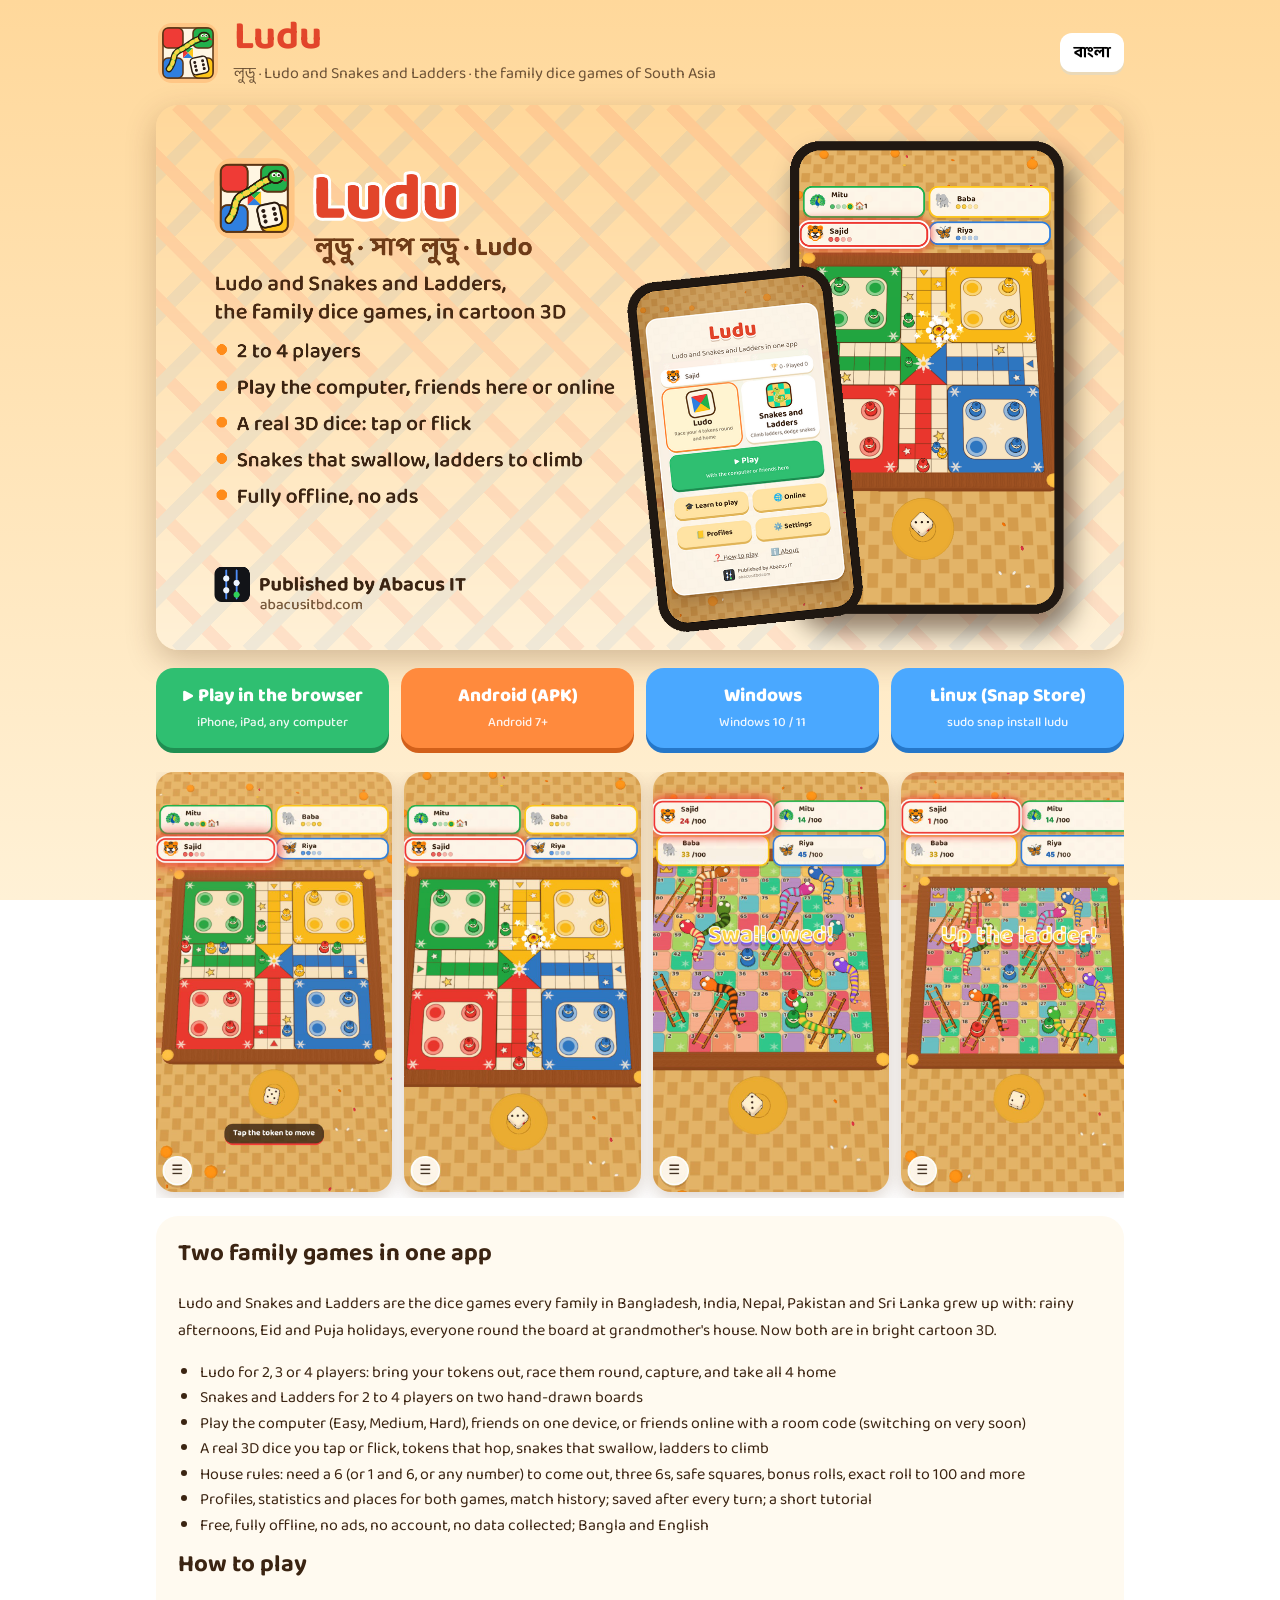
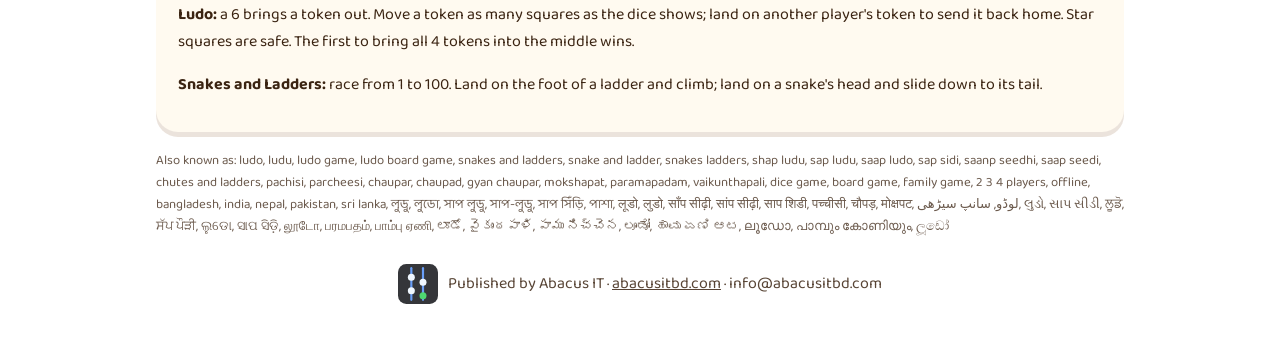
==== index.html @ 266cc9cf "web version 1.0.2" ====
<!doctype html>
<html lang="en">
<head>
<meta charset="utf-8">
<meta name="viewport" content="width=device-width, initial-scale=1">
<title>Ludu (লুডু): Ludo and Snakes and Ladders in cartoon 3D</title>
<meta name="description" content="Ludu (লুডু, Ludo) and Snakes and Ladders (সাপ লুডু, Saanp Seedhi), the family dice games of Bangladesh, India, Nepal, Pakistan and Sri Lanka, in one cartoon 3D app. 2 to 4 players: the computer, friends on one device, or online with a room code. Android, Windows, Linux and in the browser. Free, offline, no ads. By Abacus IT.">
<meta name="keywords" content="ludo, ludu, ludo game, ludo board game, snakes and ladders, snake and ladder, snakes ladders, shap ludu, sap ludu, saap ludo, sap sidi, saanp seedhi, saap seedi, chutes and ladders, pachisi, parcheesi, chaupar, chaupad, gyan chaupar, mokshapat, paramapadam, vaikunthapali, dice game, board game, family game, 2 3 4 players, offline, bangladesh, india, nepal, pakistan, sri lanka, লুডু, লুডো, সাপ লুডু, সাপ-লুডু, সাপ সিঁড়ি, পাশা, लूडो, लुडो, साँप सीढ़ी, सांप सीढ़ी, साप शिडी, पच्चीसी, चौपड़, मोक्षपट, لوڈو, سانپ سیڑھی, લુડો, સાપ સીડી, ਲੂਡੋ, ਸੱਪ ਪੌੜੀ, ଲୁଡୋ, ସାପ ସିଡ଼ି, லூடோ, பரமபதம், பாம்பு ஏணி, లూడో, వైకుంఠపాళి, పాము నిచ్చెన, ಲೂಡೋ, ಹಾವು ಏಣಿ ಆಟ, ലൂഡോ, പാമ്പും കോണിയും, ලූඩෝ">
<meta property="og:title" content="Ludu (লুডু): Ludo and Snakes and Ladders">
<meta property="og:description" content="The family dice games of South Asia in cartoon 3D, for 2 to 4 players. Free, offline, no ads.">
<meta property="og:image" content="cover-en.png">
<link rel="icon" href="icon.svg">
<style>
@font-face { font-family: "Baloo Da 2"; src: url("BalooDa2.ttf") format("truetype"); font-weight: 400 800; font-display: swap; }
:root { --ink: #3b2412; --card: #fffaf0; --go: #2fbf71; --go-d: #1f8f52; --b1: #ff8a3d; --b1-d: #d2601a; --b2: #4aa8ff; --b2-d: #2577c9; }
* { box-sizing: border-box; }
body { margin: 0; font-family: "Baloo Da 2", "Noto Sans Bengali", system-ui, sans-serif; color: var(--ink); background: linear-gradient(#ffd89b, #fff1d6) fixed; }
.wrap { max-width: 1000px; margin: 0 auto; padding: 18px 16px 40px; }
header { display: flex; align-items: center; gap: 14px; }
header img { width: 64px; height: 64px; }
h1 { margin: 0; font-size: 40px; color: #e2452b; line-height: 1; }
.tag { margin: 2px 0 0; opacity: .75; }
.lang { margin-left: auto; background: #fff; border: 0; border-radius: 12px; padding: 6px 14px; font: inherit; font-weight: 700; cursor: pointer; box-shadow: 0 3px 0 #ead9b8; }
.cover { width: 100%; border-radius: 22px; margin: 18px 0; box-shadow: 0 10px 30px rgba(80,40,10,.25); display: block; }
.btns { display: grid; grid-template-columns: repeat(auto-fit, minmax(220px, 1fr)); gap: 12px; margin: 10px 0 24px; }
.btns a { display: block; text-decoration: none; color: #fff; font-weight: 800; font-size: 19px; text-align: center; border-radius: 18px; padding: 12px 10px 14px; }
.btns small { display: block; font-size: 13px; font-weight: 500; opacity: .9; }
.play { background: var(--go); box-shadow: 0 5px 0 var(--go-d); }
.and { background: var(--b1); box-shadow: 0 5px 0 var(--b1-d); }
.win, .lin { background: var(--b2); box-shadow: 0 5px 0 var(--b2-d); }
.shots { display: flex; gap: 12px; overflow-x: auto; padding-bottom: 6px; }
.shots img { height: 420px; border-radius: 18px; box-shadow: 0 6px 18px rgba(80,40,10,.2); }
.card { background: var(--card); border-radius: 22px; padding: 18px 22px; margin: 18px 0; box-shadow: 0 5px 0 rgba(120,70,20,.15); }
.card h2 { margin: 0 0 6px; } .card ul { margin: 6px 0; padding-left: 22px; line-height: 1.6; }
footer { display: flex; align-items: center; gap: 10px; justify-content: center; margin-top: 26px; opacity: .85; }
footer img { width: 40px; height: 40px; } footer a { color: inherit; }
body.en [data-l="bn"], body.bn [data-l="en"] { display: none !important; }
</style>
</head>
<body class="en">
<div class="wrap">
  <header>
    <img src="icon.svg" alt="">
    <div><h1><span data-l="en">Ludu</span><span data-l="bn">লুডু</span></h1>
      <p class="tag"><span data-l="en">লুডু · Ludo and Snakes and Ladders · the family dice games of South Asia</span><span data-l="bn">লুডু আর সাপ লুডু, এক অ্যাপে, রঙিন ত্রিমাত্রিক রূপে</span></p></div>
    <button class="lang" id="lang">বাংলা</button>
  </header>
  <img class="cover" data-l="en" src="cover-en.png" alt="Ludu">
  <img class="cover" data-l="bn" src="cover-bn.png" alt="লুডু">
  <div class="btns">
    <a class="play" href="play/"><span data-l="en">▶ Play in the browser</span><span data-l="bn">▶ ব্রাউজারে খেলো</span><small data-l="en">iPhone, iPad, any computer</small><small data-l="bn">আইফোন, আইপ্যাড, যেকোনো কম্পিউটার</small></a>
    <a class="and" href="https://github.com/riadul/ludu-download/releases/latest/download/Ludu.apk"><span data-l="en">Android (APK)</span><span data-l="bn">অ্যান্ড্রয়েড (APK)</span><small>Android 7+</small></a>
    <a class="win" href="https://github.com/riadul/ludu-download/releases/latest/download/Ludu-Setup-x64.exe"><span data-l="en">Windows</span><span data-l="bn">উইন্ডোজ</span><small>Windows 10 / 11</small></a>
    <a class="lin" href="https://snapcraft.io/ludu"><span data-l="en">Linux (Snap Store)</span><span data-l="bn">লিনাক্স (স্ন্যাপ স্টোর)</span><small>sudo snap install ludu</small></a>
  </div>
  <div class="shots" data-l="en"><img src="en-02-ludo.jpg" alt=""><img src="en-03-capture.jpg" alt=""><img src="en-05-snake.jpg" alt=""><img src="en-04-ladder.jpg" alt=""><img src="en-06-win.jpg" alt=""></div>
  <div class="shots" data-l="bn"><img src="bn-02-ludo.jpg" alt=""><img src="bn-03-capture.jpg" alt=""><img src="bn-05-snake.jpg" alt=""><img src="bn-04-ladder.jpg" alt=""><img src="bn-06-win.jpg" alt=""></div>
  <div class="card" data-l="en">
    <h2>Two family games in one app</h2>
    <p>Ludo and Snakes and Ladders are the dice games every family in Bangladesh, India, Nepal, Pakistan and Sri Lanka grew up with: rainy afternoons, Eid and Puja holidays, everyone round the board at grandmother's house. Now both are in bright cartoon 3D.</p>
    <ul>
      <li>Ludo for 2, 3 or 4 players: bring your tokens out, race them round, capture, and take all 4 home</li>
      <li>Snakes and Ladders for 2 to 4 players on two hand-drawn boards</li>
      <li>Play the computer (Easy, Medium, Hard), friends on one device, or friends online with a room code (switching on very soon)</li>
      <li>A real 3D dice you tap or flick, tokens that hop, snakes that swallow, ladders to climb</li>
      <li>House rules: need a 6 (or 1 and 6, or any number) to come out, three 6s, safe squares, bonus rolls, exact roll to 100 and more</li>
      <li>Profiles, statistics and places for both games, match history; saved after every turn; a short tutorial</li>
      <li>Free, fully offline, no ads, no account, no data collected; Bangla and English</li>
    </ul>
    <h2>How to play</h2>
    <p><b>Ludo:</b> a 6 brings a token out. Move a token as many squares as the dice shows; land on another player's token to send it back home. Star squares are safe. The first to bring all 4 tokens into the middle wins.</p>
    <p><b>Snakes and Ladders:</b> race from 1 to 100. Land on the foot of a ladder and climb; land on a snake's head and slide down to its tail.</p>
  </div>
  <div class="card" data-l="bn">
    <h2>এক অ্যাপে দুটো ঘরের খেলা</h2>
    <p>লুডু আর সাপ লুডু আমাদের ঘরের খেলা: বৃষ্টির বিকেল, ঈদ আর পূজার ছুটি, নানুবাড়ির উঠোনে সবাই মিলে ছক্কা চালা। এবার দুটো খেলাই রঙিন কার্টুন ত্রিমাত্রিক রূপে।</p>
    <ul>
      <li>লুডু, ২, ৩ বা ৪ জনে: গুটি বের করো, ঘুরিয়ে আনো, কাটো, আর চারটাই ঘরে তোলো</li>
      <li>সাপ লুডু, ২ থেকে ৪ জনে, দুটো হাতে আঁকা বোর্ডে</li>
      <li>কম্পিউটারের সাথে (সহজ, মাঝারি, কঠিন), একই ফোনে বন্ধুদের সাথে, অথবা রুম কোড দিয়ে অনলাইনে (খুব শিগগিরই চালু হবে)</li>
      <li>আসল ত্রিমাত্রিক ছক্কা, চাপ দাও বা উপরে টানো; লাফিয়ে চলা গুটি, গিলে ফেলা সাপ, বেয়ে ওঠার মই</li>
      <li>ঘরের নিয়ম: ছক্কায় (বা ১ আর ৬-এ, বা যেকোনো দানে) গুটি বের, তিন ছক্কা, নিরাপদ ঘর, বাড়তি চাল, ১০০-তে ঠিক দান, আরও অনেক</li>
      <li>নিজের প্রোফাইল, দুই খেলার আলাদা হিসাব আর স্থান, খেলার ইতিহাস; প্রতি পালায় সেভ; ছোট্ট শেখার পাঠ</li>
      <li>সম্পূর্ণ ফ্রি, পুরোপুরি অফলাইন, কোনো বিজ্ঞাপন নেই, অ্যাকাউন্ট লাগে না; বাংলা আর ইংরেজি</li>
    </ul>
    <h2>কীভাবে খেলবে</h2>
    <p><b>লুডু:</b> ছক্কা পড়লে গুটি বের হয়। ছক্কায় যত পড়ে তত ঘর এগোও; অন্যের গুটির ঘরে পড়লে সেটা কাটা পড়ে ঘরে ফেরে। তারা আঁকা ঘর নিরাপদ। যে আগে চারটা গুটি মাঝখানে তোলে, সে জেতে।</p>
    <p><b>সাপ লুডু:</b> ১ থেকে ১০০ পর্যন্ত দৌড়। মইয়ের গোড়ায় পড়লে উপরে ওঠো, সাপের মাথায় পড়লে লেজে নেমে যাও।</p>
  </div>
  <p class="tag" style="font-size:13px">Also known as: ludo, ludu, ludo game, ludo board game, snakes and ladders, snake and ladder, snakes ladders, shap ludu, sap ludu, saap ludo, sap sidi, saanp seedhi, saap seedi, chutes and ladders, pachisi, parcheesi, chaupar, chaupad, gyan chaupar, mokshapat, paramapadam, vaikunthapali, dice game, board game, family game, 2 3 4 players, offline, bangladesh, india, nepal, pakistan, sri lanka, লুডু, লুডো, সাপ লুডু, সাপ-লুডু, সাপ সিঁড়ি, পাশা, लूडो, लुडो, साँप सीढ़ी, सांप सीढ़ी, साप शिडी, पच्चीसी, चौपड़, मोक्षपट, لوڈو, سانپ سیڑھی, લુડો, સાપ સીડી, ਲੂਡੋ, ਸੱਪ ਪੌੜੀ, ଲୁଡୋ, ସାପ ସିଡ଼ି, லூடோ, பரமபதம், பாம்பு ஏணி, లూడో, వైకుంఠపాళి, పాము నిచ్చెన, ಲೂಡೋ, ಹಾವು ಏಣಿ ಆಟ, ലൂഡോ, പാമ്പും കോണിയും, ලූඩෝ</p>
  <footer><img src="abacus-it.svg" alt="Abacus IT"><span><span data-l="en">Published by Abacus IT</span><span data-l="bn">প্রকাশক: অ্যাবাকাস আইটি</span> · <a href="https://abacusitbd.com">abacusitbd.com</a> · info@abacusitbd.com</span></footer>
</div>
<script>
// Bangla for Bangla devices or Bangladesh's time zone, English elsewhere (same rule as the game); the button switches.
function detect() {
  try {
    const langs = [...(navigator.languages || []), navigator.language].filter(Boolean).map((l) => l.toLowerCase());
    if (langs.some((l) => l.startsWith("bn"))) return "bn";
    const tz = Intl.DateTimeFormat().resolvedOptions().timeZone || "";
    if (tz === "Asia/Dhaka" || tz === "Asia/Dacca") return "bn";
  } catch (e) {}
  return "en";
}
function set(l) {
  document.body.className = l; document.documentElement.lang = l;
  document.getElementById("lang").textContent = l === "bn" ? "English" : "বাংলা";
  try { localStorage.setItem("ludu.site.lang", l); } catch (e) {}
}
let saved = null; try { saved = localStorage.getItem("ludu.site.lang"); } catch (e) {}
set(saved || detect());
document.getElementById("lang").onclick = () => set(document.body.className === "bn" ? "en" : "bn");
</script>
</body>
</html>
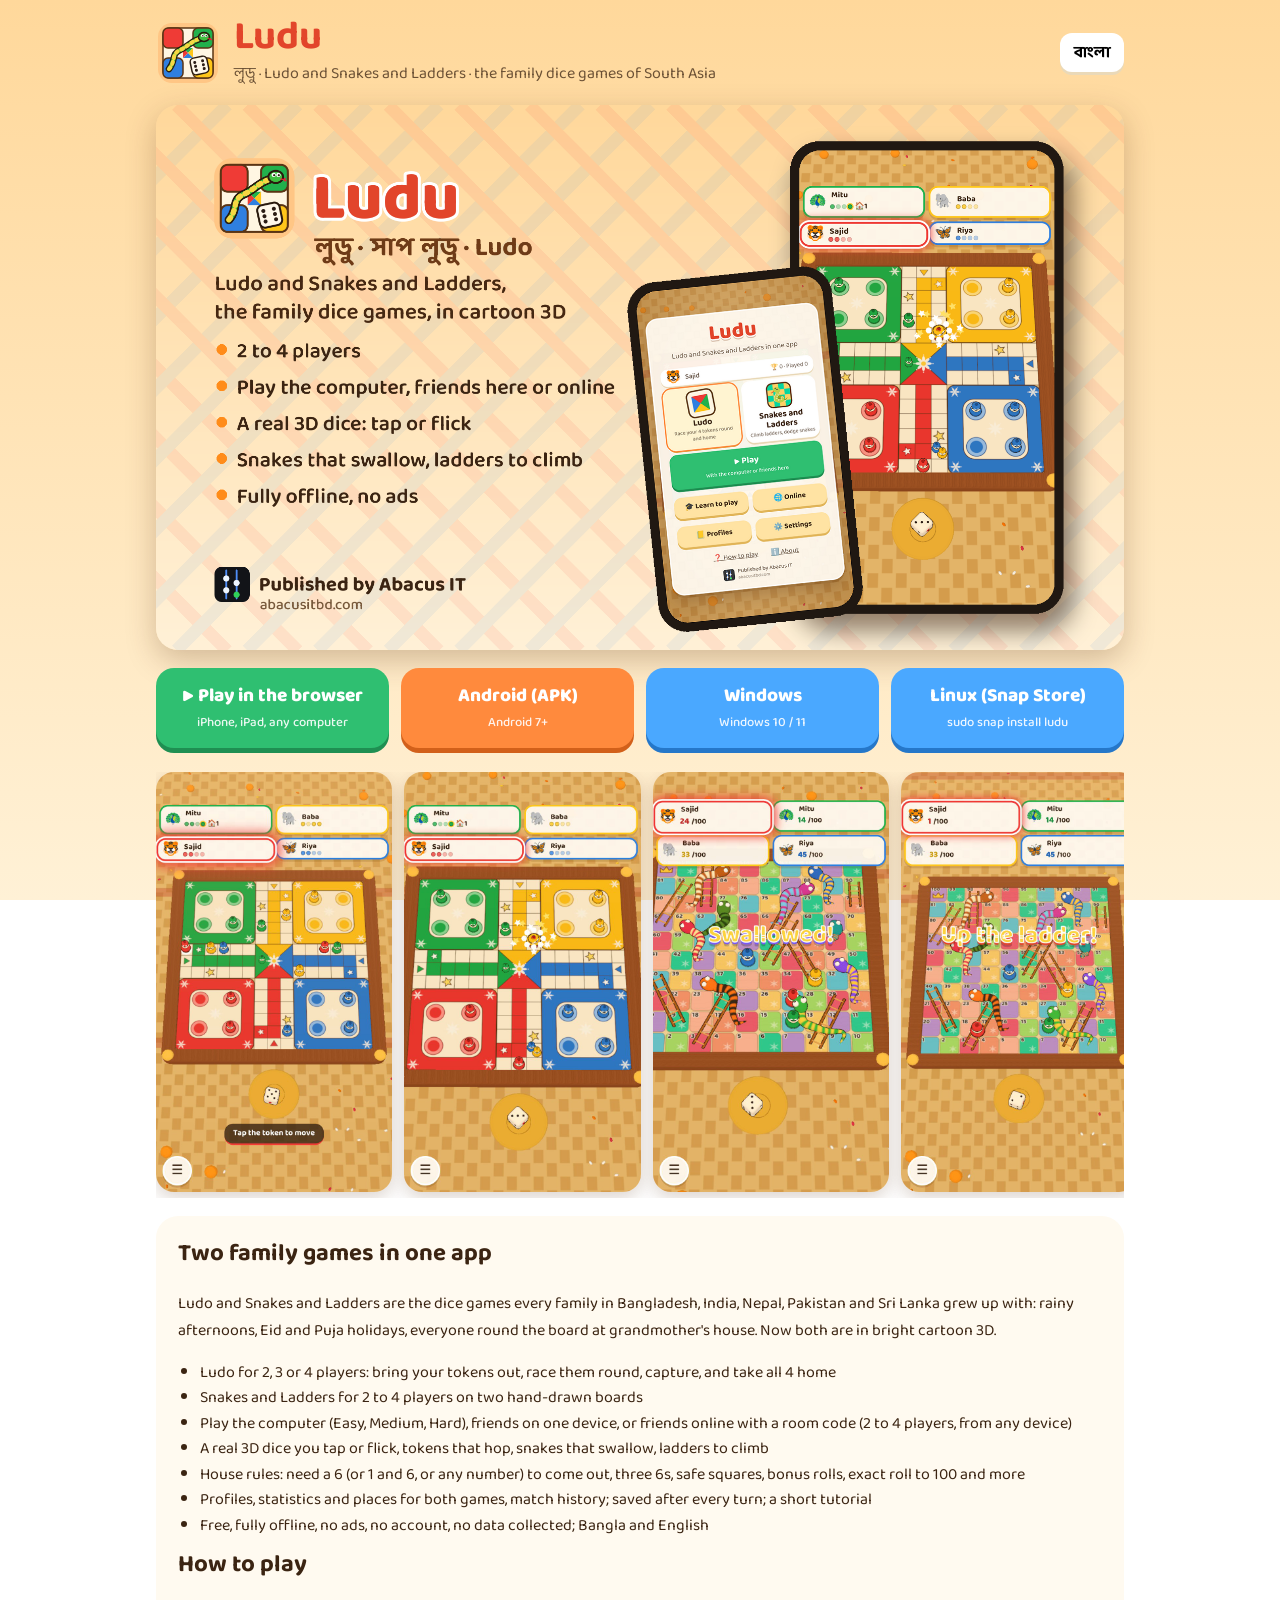
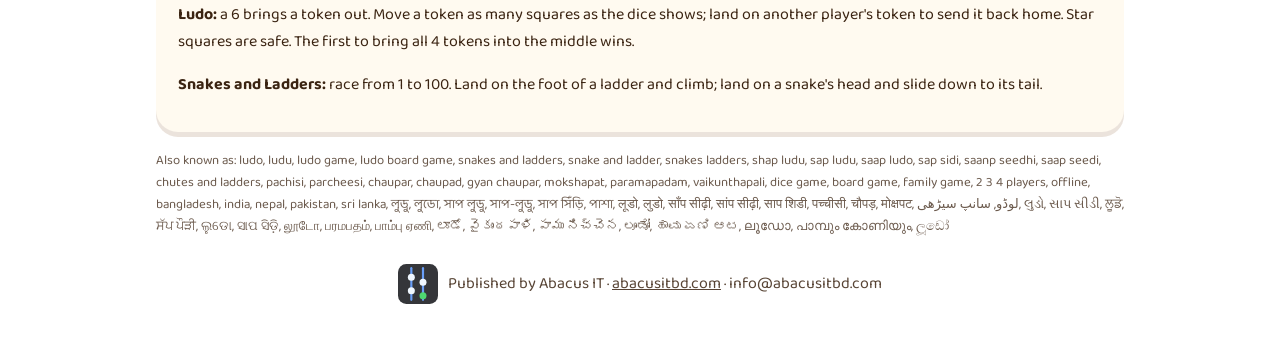
==== commit 655ac1c8: "web version 1.0.3" ====
--- a/index.html
+++ b/index.html
@@ -61,7 +61,7 @@
     <ul>
       <li>Ludo for 2, 3 or 4 players: bring your tokens out, race them round, capture, and take all 4 home</li>
       <li>Snakes and Ladders for 2 to 4 players on two hand-drawn boards</li>
-      <li>Play the computer (Easy, Medium, Hard), friends on one device, or friends online with a room code (switching on very soon)</li>
+      <li>Play the computer (Easy, Medium, Hard), friends on one device, or friends online with a room code (2 to 4 players, from any device)</li>
       <li>A real 3D dice you tap or flick, tokens that hop, snakes that swallow, ladders to climb</li>
       <li>House rules: need a 6 (or 1 and 6, or any number) to come out, three 6s, safe squares, bonus rolls, exact roll to 100 and more</li>
       <li>Profiles, statistics and places for both games, match history; saved after every turn; a short tutorial</li>
@@ -77,7 +77,7 @@
     <ul>
       <li>লুডু, ২, ৩ বা ৪ জনে: গুটি বের করো, ঘুরিয়ে আনো, কাটো, আর চারটাই ঘরে তোলো</li>
       <li>সাপ লুডু, ২ থেকে ৪ জনে, দুটো হাতে আঁকা বোর্ডে</li>
-      <li>কম্পিউটারের সাথে (সহজ, মাঝারি, কঠিন), একই ফোনে বন্ধুদের সাথে, অথবা রুম কোড দিয়ে অনলাইনে (খুব শিগগিরই চালু হবে)</li>
+      <li>কম্পিউটারের সাথে (সহজ, মাঝারি, কঠিন), একই ফোনে বন্ধুদের সাথে, অথবা রুম কোড দিয়ে অনলাইনে (২ থেকে ৪ জন, যেকোনো ডিভাইস থেকে)</li>
       <li>আসল ত্রিমাত্রিক ছক্কা, চাপ দাও বা উপরে টানো; লাফিয়ে চলা গুটি, গিলে ফেলা সাপ, বেয়ে ওঠার মই</li>
       <li>ঘরের নিয়ম: ছক্কায় (বা ১ আর ৬-এ, বা যেকোনো দানে) গুটি বের, তিন ছক্কা, নিরাপদ ঘর, বাড়তি চাল, ১০০-তে ঠিক দান, আরও অনেক</li>
       <li>নিজের প্রোফাইল, দুই খেলার আলাদা হিসাব আর স্থান, খেলার ইতিহাস; প্রতি পালায় সেভ; ছোট্ট শেখার পাঠ</li>
